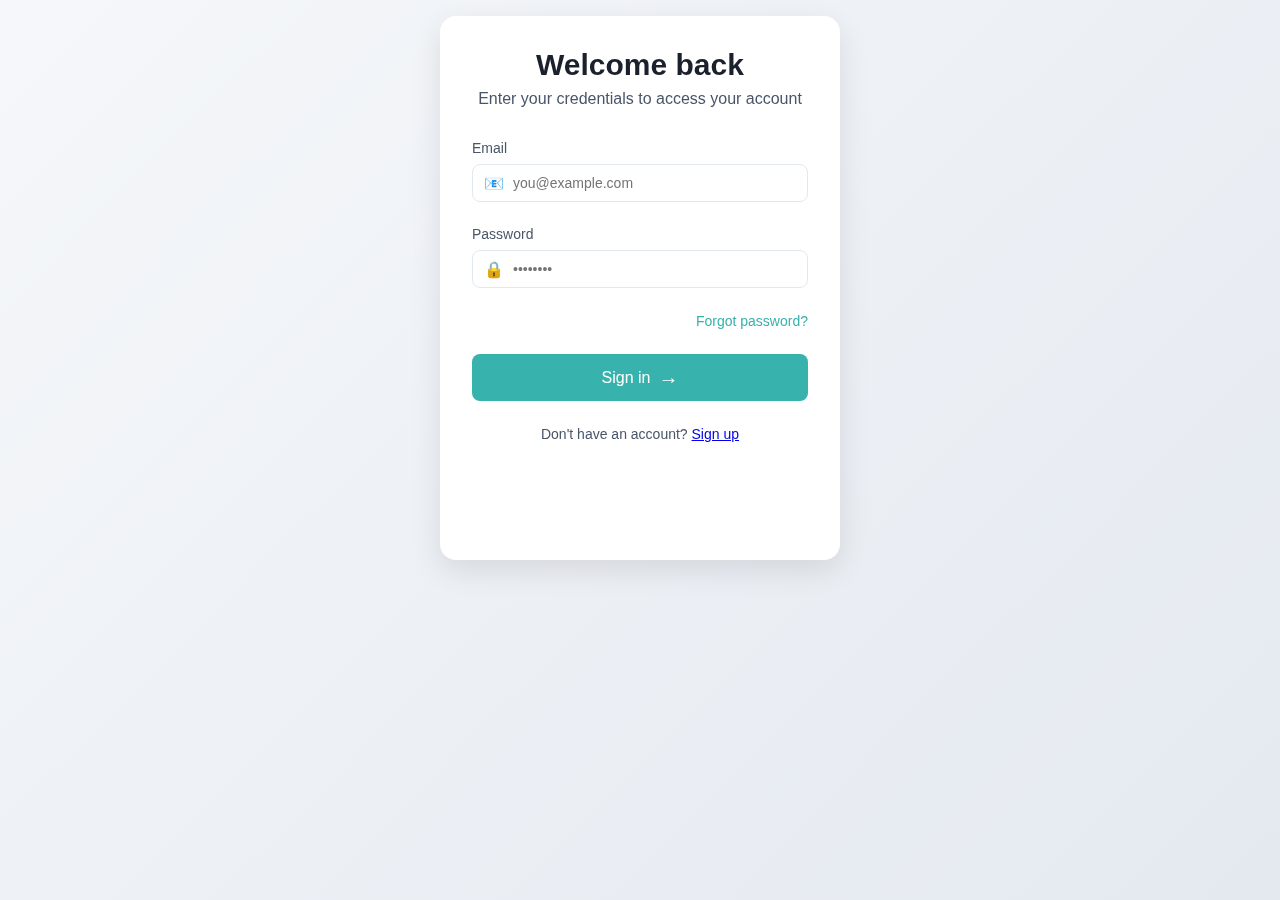
==== index.html @ 00c849de "Add files via upload" ====
<!DOCTYPE html>
<html lang="en">
<head>
    <meta charset="UTF-8">
    <meta name="viewport" content="width=device-width, initial-scale=1.0">
    <title>Login</title>
    <link rel="stylesheet" href="styles.css">
    <link rel="stylesheet" href="main/css/alert.css">
</head>
<body>
    <div class="container">
        <div class="card">
            <div class="card-content login">
                <h1>Welcome back</h1>
                <p class="subtitle">Enter your credentials to access your account</p>

                <form class="form">
                    <div class="input-group">
                        <label for="login-email">Email</label>
                        <div class="input-field">
                            <span class="icon">📧</span>
                            <input type="email" id="email" placeholder="you@example.com" required>
                        </div>
                    </div>

                    <div class="input-group">
                        <label for="login-password">Password</label>
                        <div class="input-field">
                            <span class="icon">🔒</span>
                            <input type="password" id="password" placeholder="••••••••" required>
                        </div>
                    </div>

                    <div class="forgot-password">
                        <a href="#">Forgot password?</a>
                    </div>

                    <button type="submit" id="btn" class="submit-btn">
                        Sign in
                        <span class="arrow">→</span>
                    </button>
                </form>

                <div class="toggle-text">
                    <label for="toggle">Don't have an account? <a href="registration.html">Sign up</a></label>
                </div>
            </div>
        </div>
    </div>
    <!-- Custom Alert UI -->
    <div id="alertOverlay" class="alert-overlay">
        <div class="alert-box">
            <h2 id="alertTitle">Welcome back</h2>
            <p id="alertMessage">This is a custom alert message</p>
            <button id="closeAlert" class="close-btn">Close</button>
        </div>
    </div>
    <script src="main/js/alert.js"></script>
    <script>
        document.querySelector('#btn').addEventListener('click', async (event) => {
          event.preventDefault();

          const email = document.getElementById('email').value;
          const password = document.getElementById('password').value;

          try {
            const response = await fetch('https://fileo-backend.onrender.com/', {
              method: 'POST',
              headers: { 'Content-Type': 'application/json' },
              body: JSON.stringify({ email, password }),
            });

            const result = await response.json();

            if (result.token) {
                    localStorage.setItem('authtoken', result.token);
                    window.location.href = 'main/main.html';

                } else {
                    showAlert('Incorrect Username or password');
                }

          } catch (err) {
            console.error('Error:', err);
            showAlert('Error Signing In');
          }
        });
      </script>

</body>
</html>
---- styles.css ----
* {
    margin: 0;
    padding: 0;
    box-sizing: border-box;
    font-family: -apple-system, BlinkMacSystemFont, "Segoe UI", Roboto, "Helvetica Neue", Arial, sans-serif;
}

body {
    min-height: 100vh;
    background: linear-gradient(135deg, #f5f7fa 0%, #e4e9f0 100%);
    display: flex;

    justify-content: center;
    padding: 1rem;
}

.container {
    width: 100%;
    max-width: 400px;
    perspective: 1000px;
}

.card {
    background: white;
    border-radius: 1rem;
    padding: 17rem 0;
    box-shadow: 0 10px 30px rgba(0, 0, 0, 0.1);
    transition: transform 0.8s;
    transform-style: preserve-3d;
}

.toggle-input {
    display: none;
}

.toggle-input:checked ~ .card {
    transform: rotateY(180deg);
}

.card-content {
    backface-visibility: hidden;
    position: absolute;
    top: 0;
    left: 0;
    right: 0;
    padding: 2rem;
}

.login {
    transform: rotateY(0deg);
}

.register {
    transform: rotateY(180deg);
}

h1 {
    color: #1a202c;
    font-size: 1.875rem;
    font-weight: bold;
    text-align: center;
    margin-bottom: 0.5rem;
}

.subtitle {
    color: #4a5568;
    text-align: center;
    margin-bottom: 2rem;
}

.form {
    display: flex;
    flex-direction: column;
    gap: 1.5rem;
}

.input-group {
    display: flex;
    flex-direction: column;
    gap: 0.5rem;
}

label {
    color: #4a5568;
    font-size: 0.875rem;
    font-weight: 500;
}

.input-field {
    position: relative;
}

.icon {
    position: absolute;
    left: 0.75rem;
    top: 50%;
    transform: translateY(-50%);
    color: #a0aec0;
    font-size: 1rem;
}

input {
    width: 100%;
    padding: 0.625rem 0.75rem 0.625rem 2.5rem;
    border: 1px solid #e2e8f0;
    border-radius: 0.5rem;
    font-size: 0.875rem;
    transition: all 0.2s;
}

input:focus {
    outline: none;
    border-color: #38b2ac;
    box-shadow: 0 0 0 3px rgba(56, 178, 172, 0.2);
}

.forgot-password {
    text-align: right;
}

.forgot-password a {
    color: #38b2ac;
    text-decoration: none;
    font-size: 0.875rem;
}

.forgot-password a:hover {
    color: #2c7a7b;
}

.submit-btn {
    background: #38b2ac;
    color: white;
    border: none;
    border-radius: 0.5rem;
    padding: 0.75rem 1rem;
    font-size: 1rem;
    font-weight: 500;
    cursor: pointer;
    display: flex;
    align-items: center;
    justify-content: center;
    gap: 0.5rem;
    transition: background-color 0.2s;
}

.submit-btn:hover {
    background: #2c7a7b;
}

.arrow {
    font-size: 1.25rem;
}

.toggle-text {
    margin-top: 1.5rem;
    text-align: center;
}

.toggle-text label {
    color: #4a5568;
    font-size: 0.875rem;
    cursor: pointer;
}

.toggle-text label:hover {
    color: #38b2ac;
}

@media (max-width: 480px) {
    .card {
        padding: 17rem 0;
    }

    .card-content {
        padding: 1.5rem;
    }

    h1 {
        font-size: 1.5rem;
    }

    .subtitle {
        font-size: 0.875rem;
    }
}
---- main/css/alert.css ----
.alert-overlay {
    position: fixed;
    top: 0;
    left: 0;
    width: 100%;
    height: 100%;
    background-color: rgba(0, 0, 0, 0.5);
    display: none;
    justify-content: center;
    align-items: center;
    z-index: 1000;
  }

  .alert-box {
    background: white;
    padding: 2rem;
    border-radius: 12px;
    box-shadow: 0 4px 6px rgba(0, 0, 0, 0.1);
    text-align: center;
    max-width: 400px;
    width: 90%;
  }

  .alert-box h2 {
    margin: 0 0 1rem;
    color: #333;
    font-size: 1.5rem;
  }

  .alert-box p {
    margin: 0 0 1.5rem;
    color: #666;
  }

  .trigger-btn, .close-btn {
    background-color: #3CB4AC;
    color: white;
    border: none;
    padding: 0.8rem 2rem;
    border-radius: 6px;
    font-size: 1rem;
    cursor: pointer;
    transition: background-color 0.3s;
  }

  .trigger-btn:hover, .close-btn:hover {
    background-color: #2A9D8F;
  }

  .show {
    display: flex !important;
    animation: fadeIn 0.3s ease-out;
  }

  @keyframes fadeIn {
    from {
      opacity: 0;
      transform: translateY(-20px);
    }
    to {
      opacity: 1;
      transform: translateY(0);
    }
  }
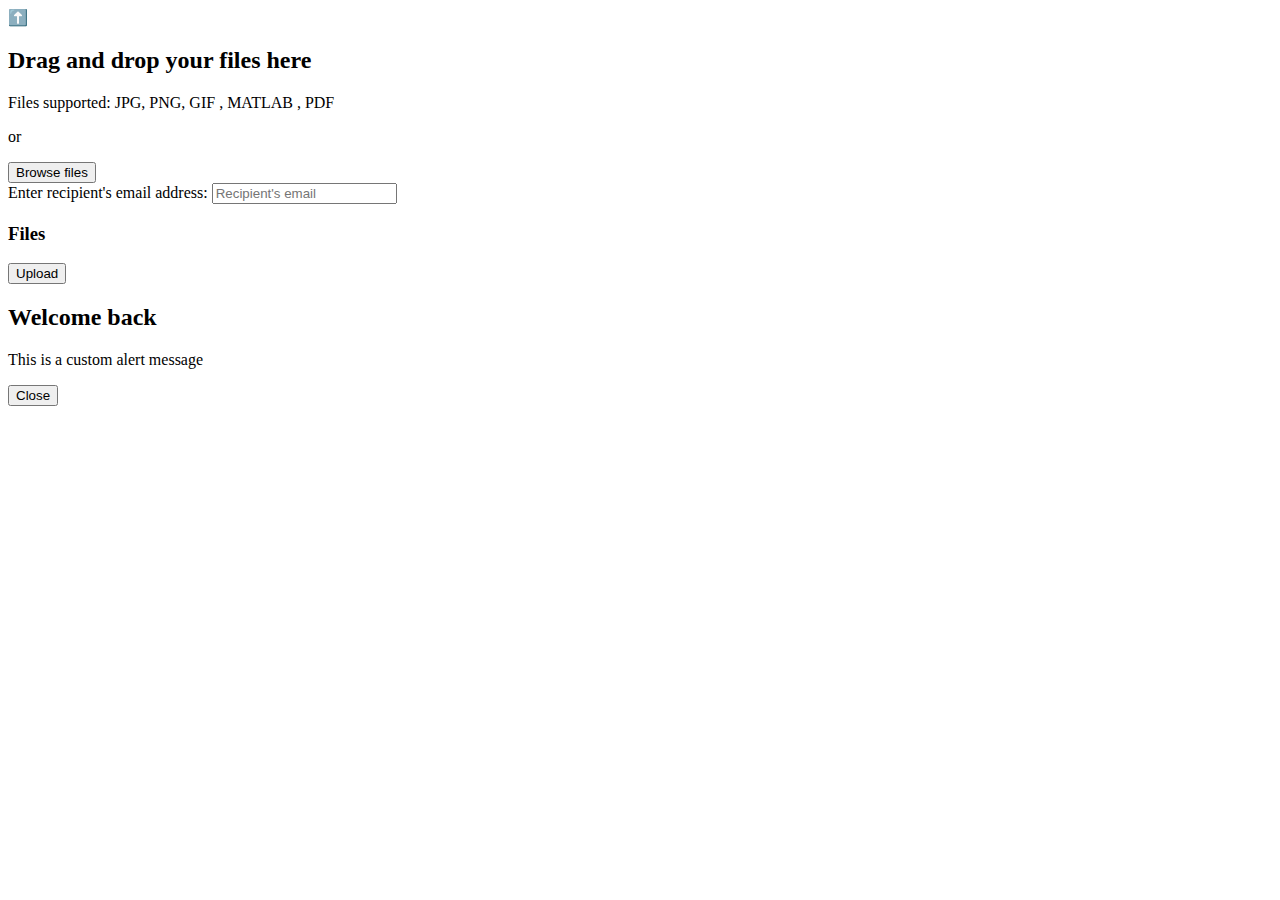
==== commit 3beb2172: "Update index.html" ====
--- a/index.html
+++ b/index.html
@@ -1,50 +1,69 @@
 <!DOCTYPE html>
 <html lang="en">
+
 <head>
-    <meta charset="UTF-8">
-    <meta name="viewport" content="width=device-width, initial-scale=1.0">
-    <title>Login</title>
-    <link rel="stylesheet" href="styles.css">
-    <link rel="stylesheet" href="main/css/alert.css">
+    <meta charset="UTF-8" />
+    <title>Fileo</title>
+    <link rel="stylesheet" href="css/main.css" />
+    <link rel="stylesheet" href="css/alert.css">
+
+    <link rel="icon" type="image/x-icon" href="main/favicon.png" />
+
+    <meta http-equiv="Content-Type" content="text/html; charset=UTF-8" />
+    <meta name="title" content="Fileo - Send File Anywhere" />
+    <meta name="description"
+        content="Fileo allows you to easily upload, share, and send files securely anywhere in the world. Whether you're sharing images, documents, or other file types, Fileo provides a simple and safe solution for all your file transfer needs." />
+
+    <meta name="keywords"
+        content="Fileo, fileo, send file online, file upload, send files securely, file sharing, file transfer, upload files, email file sharing, secure file upload, transfer documents, share photos, upload images, send documents, file sharing service, cloud storage, online file transfer">
+    <meta name="viewport" content="width=device-width, initial-scale=1, minimum-scale=1, maximum-scale=5" />
+    <meta name="robots" content="index, follow" />
+    <meta name="googlebot" content="index, follow" />
+    <meta name="revisit-after" content="1 days" />
+    <meta http-equiv="X-UA-Compatible" content="IE=edge,chrome=1" />
+    <meta http-equiv="Content-Language" content="en" />
+    <meta property="og:title" content="Fileo - Send File Anywhere" />
+    <meta property="og:description"
+        content="Fileo allows you to easily upload, share, and send files securely anywhere in the world. Whether you're sharing images, documents, or other file types, Fileo provides a simple and safe solution for all your file transfer needs." />
+    <meta property="og:locale" content="en_US" />
+    <meta property="og:type" content="website" />
+    <meta property="og:site_name" content="Fileo" />
+    <meta property="og:url" content="https://fi-leo.netlify.app/" />
+    <meta itemprop="image" content="https://i.postimg.cc/HYBH8NzR/Screenshot-2024-11-25-000842.png" />
+    <meta property="og:image" content="https://i.postimg.cc/HYBH8NzR/Screenshot-2024-11-25-000842.png" />
+    <meta property="og:image:secure_url" content="https://i.postimg.cc/HYBH8NzR/Screenshot-2024-11-25-000842.png" />
+    <meta property="og:image:width" content="650" />
+    <meta property="og:image:height" content="350" />
+    <meta property="twitter:title" content="Fileo - Send File Anywhere" />
+    <meta property="twitter:description"
+        content="Fileo allows you to easily upload, share, and send files securely anywhere in the world. Whether you're sharing images, documents, or other file types, Fileo provides a simple and safe solution for all your file transfer needs." />
+    <meta property="twitter:url" content="" />
+    <meta property="twitter:card" content="summary" />
+    <meta name="apple-mobile-web-app-status-bar" content="#202125" />
 </head>
+
 <body>
     <div class="container">
-        <div class="card">
-            <div class="card-content login">
-                <h1>Welcome back</h1>
-                <p class="subtitle">Enter your credentials to access your account</p>
-
-                <form class="form">
-                    <div class="input-group">
-                        <label for="login-email">Email</label>
-                        <div class="input-field">
-                            <span class="icon">📧</span>
-                            <input type="email" id="email" placeholder="you@example.com" required>
-                        </div>
-                    </div>
-
-                    <div class="input-group">
-                        <label for="login-password">Password</label>
-                        <div class="input-field">
-                            <span class="icon">🔒</span>
-                            <input type="password" id="password" placeholder="••••••••" required>
-                        </div>
-                    </div>
-
-                    <div class="forgot-password">
-                        <a href="#">Forgot password?</a>
-                    </div>
-
-                    <button type="submit" id="btn" class="submit-btn">
-                        Sign in
-                        <span class="arrow">→</span>
-                    </button>
-                </form>
-
-                <div class="toggle-text">
-                    <label for="toggle">Don't have an account? <a href="registration.html">Sign up</a></label>
-                </div>
+        <div class="upload-area" id="dropZone">
+            <div class="upload-content">
+                <div class="upload-icon">⬆️</div>
+                <h2>Drag and drop your files here</h2>
+                <p>Files supported: JPG, PNG, GIF , MATLAB , PDF</p>
+                <p class="or">or</p>
+                <button class="browse-btn">Browse files</button>
+                <input type="file" hidden id="fileInput" required />
             </div>
+        </div>
+        <div class="email-input-section">
+            <label for="email">Enter recipient's email address:</label>
+            <input type="email" id="emailInput" placeholder="Recipient's email" required />
+        </div>
+        <div class="files-list">
+            <h3>Files</h3>
+            <div id="filesList"></div>
+        </div>
+        <div class="files-list">
+            <button type="button" class="browse-btn" id="btn">Upload</button>
         </div>
     </div>
     <!-- Custom Alert UI -->
@@ -55,37 +74,74 @@
             <button id="closeAlert" class="close-btn">Close</button>
         </div>
     </div>
-    <script src="main/js/alert.js"></script>
+    <div id="loading-bar" class="loading-bar">
+        <div id="progress" class="progress"></div>
+    </div>
+
+    <script type="module" src="js/upload.js"></script>
+    <script src="js/alert.js"></script>
+    <script src="js/main.js"></script>
     <script>
+
         document.querySelector('#btn').addEventListener('click', async (event) => {
-          event.preventDefault();
+            event.preventDefault();
 
-          const email = document.getElementById('email').value;
-          const password = document.getElementById('password').value;
+            const formdata = new FormData();
+            const file = document.getElementById('fileInput').files[0];
+            const email = document.getElementById('emailInput').value;
 
-          try {
-            const response = await fetch('https://fileo-backend.onrender.com/', {
-              method: 'POST',
-              headers: { 'Content-Type': 'application/json' },
-              body: JSON.stringify({ email, password }),
-            });
+            if (!file) {
+                console.log('No file found');
+            } else {
+                console.log('File found', file);
+                console.log('File size (in bytes):', file.size);  // Log the file size
+            }
 
-            const result = await response.json();
+            formdata.append('file', file);
+            formdata.append('email', email);
 
-            if (result.token) {
-                    localStorage.setItem('authtoken', result.token);
-                    window.location.href = 'main/main.html';
+            const loadingBar = document.getElementById('loading-bar');
+            const progress = document.getElementById('progress');
+            loadingBar.style.display = 'block';
 
-                } else {
-                    showAlert('Incorrect Username or password');
-                }
+            try {
 
-          } catch (err) {
-            console.error('Error:', err);
-            showAlert('Error Signing In');
-          }
+                let progressValue = 0;
+                const interval = setInterval(() => {
+                    if (progressValue < 90) {
+                        progressValue += 10; // Simulate progress increase
+                        progress.style.width = progressValue + '%';
+                    }
+                }, 500);
+                const response = await fetch('http://localhost:3000/upload', {
+                    method: 'POST',
+
+                    body: formdata,
+                });
+                const result = await response.json();
+
+                clearInterval(interval);
+                progress.style.width = '100%';
+
+                setTimeout(() => {
+                    loadingBar.style.display = 'none';
+                }, 500);
+
+                showAlert(result.message);
+
+            } catch (err) {
+                console.error('Error: ', err);
+
+                clearInterval(interval);
+                progress.style.width = '100%';
+                setTimeout(() => {
+                    loadingBar.style.display = 'none';
+                }, 500);
+                showAlert('Error uploading file!');
+            }
         });
-      </script>
 
+    </script>
 </body>
+
 </html>
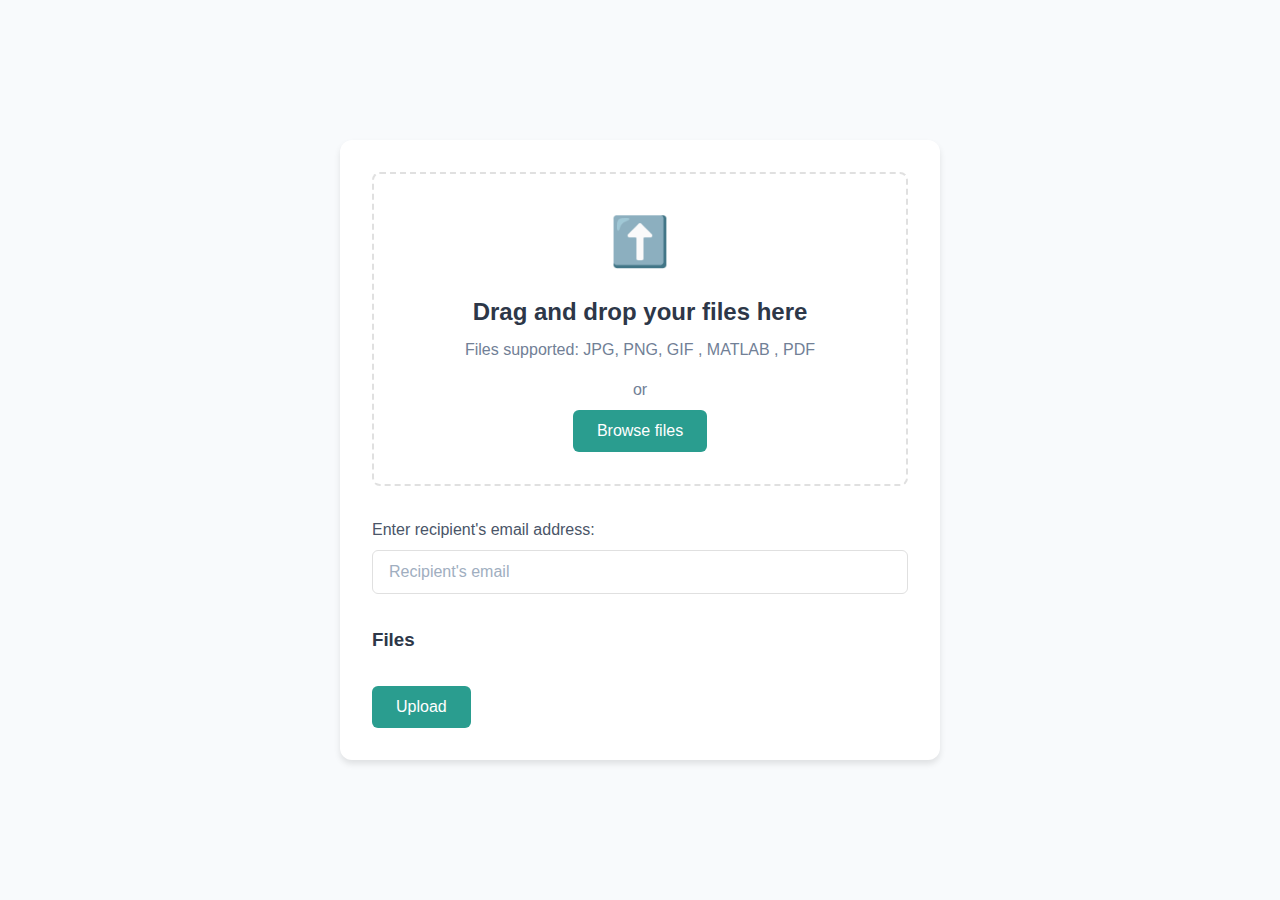
==== commit 91ee7b03: "Update index.html" ====
--- a/index.html
+++ b/index.html
@@ -113,7 +113,7 @@
                         progress.style.width = progressValue + '%';
                     }
                 }, 500);
-                const response = await fetch('http://localhost:3000/upload', {
+                const response = await fetch('https://fileo-backend.onrender.com/upload', {
                     method: 'POST',
 
                     body: formdata,
--- a/css/main.css
+++ b/css/main.css
@@ -0,0 +1,194 @@
+:root {
+    --primary-color: #2a9d8f;
+    --border-color: #e0e0e0;
+    --text-color: #4a5568;
+    --background-color: #f8fafc;
+  }
+
+  * {
+    margin: 0;
+    padding: 0;
+    box-sizing: border-box;
+  }
+
+  body {
+    font-family: -apple-system, BlinkMacSystemFont, "Segoe UI", Roboto, Helvetica, Arial, sans-serif;
+    background-color: var(--background-color);
+    color: var(--text-color);
+    line-height: 1.5;
+    display: flex;
+    justify-content: center;
+    align-items: center;
+    min-height: 100vh;
+    padding: 2rem;
+  }
+
+  .container {
+    width: 100%;
+    max-width: 600px;
+    background: white;
+    border-radius: 12px;
+    box-shadow: 0 4px 6px rgba(0, 0, 0, 0.1);
+    padding: 2rem;
+  }
+
+  .upload-area {
+    border: 2px dashed var(--border-color);
+    border-radius: 8px;
+    padding: 2rem;
+    text-align: center;
+    transition: border-color 0.3s ease;
+    margin-bottom: 2rem;
+  }
+
+  .upload-area.dragover {
+    border-color: var(--primary-color);
+    background-color: rgba(42, 157, 143, 0.05);
+  }
+
+  .upload-icon {
+    font-size: 3rem;
+    margin-bottom: 1rem;
+  }
+
+  .upload-content h2 {
+    color: #2d3748;
+    margin-bottom: 0.5rem;
+    font-size: 1.5rem;
+  }
+
+  .upload-content p {
+    color: #718096;
+    margin-bottom: 0.5rem;
+  }
+
+  .or {
+    margin: 1rem 0;
+  }
+
+  .browse-btn {
+    background-color: var(--primary-color);
+    color: white;
+    border: none;
+    padding: 0.75rem 1.5rem;
+    border-radius: 6px;
+    cursor: pointer;
+    font-size: 1rem;
+    transition: background-color 0.3s ease;
+  }
+
+  .browse-btn:hover {
+    background-color: #248277;
+  }
+
+  .file-limit {
+    font-size: 0.875rem;
+    color: #a0aec0;
+    margin-top: 1rem;
+  }
+
+  .files-list {
+    margin-top: 2rem;
+  }
+
+  .files-list h3 {
+    color: #2d3748;
+    margin-bottom: 1rem;
+  }
+
+  .file-item {
+    display: flex;
+    align-items: center;
+    padding: 0.75rem;
+    border: 1px solid var(--border-color);
+    border-radius: 6px;
+    margin-bottom: 0.5rem;
+  }
+
+  .file-icon {
+    width: 40px;
+    height: 40px;
+    background-color: #edf2f7;
+    border-radius: 4px;
+    margin-right: 1rem;
+    display: flex;
+    align-items: center;
+    justify-content: center;
+  }
+
+  .file-info {
+    flex-grow: 1;
+  }
+
+  .file-name {
+    font-weight: 500;
+    color: #2d3748;
+  }
+
+  .file-meta {
+    font-size: 0.875rem;
+    color: #a0aec0;
+  }
+
+  .delete-btn {
+    color: #e53e3e;
+    background: none;
+    border: none;
+    cursor: pointer;
+    padding: 0.5rem;
+    opacity: 0.7;
+    transition: opacity 0.3s ease;
+  }
+
+  .delete-btn:hover {
+    opacity: 1;
+  }
+  .email-input-section {
+    margin-bottom: 1.5rem;
+  }
+
+  .email-input-section label {
+    display: block;
+    font-size: 1rem;
+    font-weight: 500;
+    color: var(--text-color);
+    margin-bottom: 0.5rem;
+  }
+
+  #emailInput {
+    width: 100%;
+    padding: 0.75rem 1rem;
+    border: 1px solid var(--border-color);
+    border-radius: 6px;
+    font-size: 1rem;
+    color: var(--text-color);
+    background-color: #fff;
+    transition: border-color 0.3s ease;
+  }
+
+  #emailInput:focus {
+    border-color: var(--primary-color);
+    outline: none;
+  }
+
+  #emailInput::placeholder {
+    color: #a0aec0;
+  }
+
+
+  .loading-bar {
+    width: 100%;
+    height: 5px;
+    background-color: #e0e0e0;
+    position: fixed;
+    top: 0;
+    left: 0;
+    display: none;
+  }
+
+  .progress {
+    width: 0%;
+    height: 100%;
+    background-color: var(--primary-color);
+    transition: width 0.4s;
+  }
--- a/css/alert.css
+++ b/css/alert.css
@@ -0,0 +1,66 @@
+
+
+  .alert-overlay {
+    position: fixed;
+    top: 0;
+    left: 0;
+    width: 100%;
+    height: 100%;
+    background-color: rgba(0, 0, 0, 0.5);
+    display: none;
+    justify-content: center;
+    align-items: center;
+    z-index: 1000;
+  }
+
+  .alert-box {
+    background: white;
+    padding: 2rem;
+    border-radius: 12px;
+    box-shadow: 0 4px 6px rgba(0, 0, 0, 0.1);
+    text-align: center;
+    max-width: 400px;
+    width: 90%;
+  }
+
+  .alert-box h2 {
+    margin: 0 0 1rem;
+    color: #333;
+    font-size: 1.5rem;
+  }
+
+  .alert-box p {
+    margin: 0 0 1.5rem;
+    color: #666;
+  }
+
+  .trigger-btn, .close-btn {
+    background-color: #3CB4AC;
+    color: white;
+    border: none;
+    padding: 0.8rem 2rem;
+    border-radius: 6px;
+    font-size: 1rem;
+    cursor: pointer;
+    transition: background-color 0.3s;
+  }
+
+  .trigger-btn:hover, .close-btn:hover {
+    background-color: #2A9D8F;
+  }
+
+  .show {
+    display: flex !important;
+    animation: fadeIn 0.3s ease-out;
+  }
+
+  @keyframes fadeIn {
+    from {
+      opacity: 0;
+      transform: translateY(-20px);
+    }
+    to {
+      opacity: 1;
+      transform: translateY(0);
+    }
+  }
